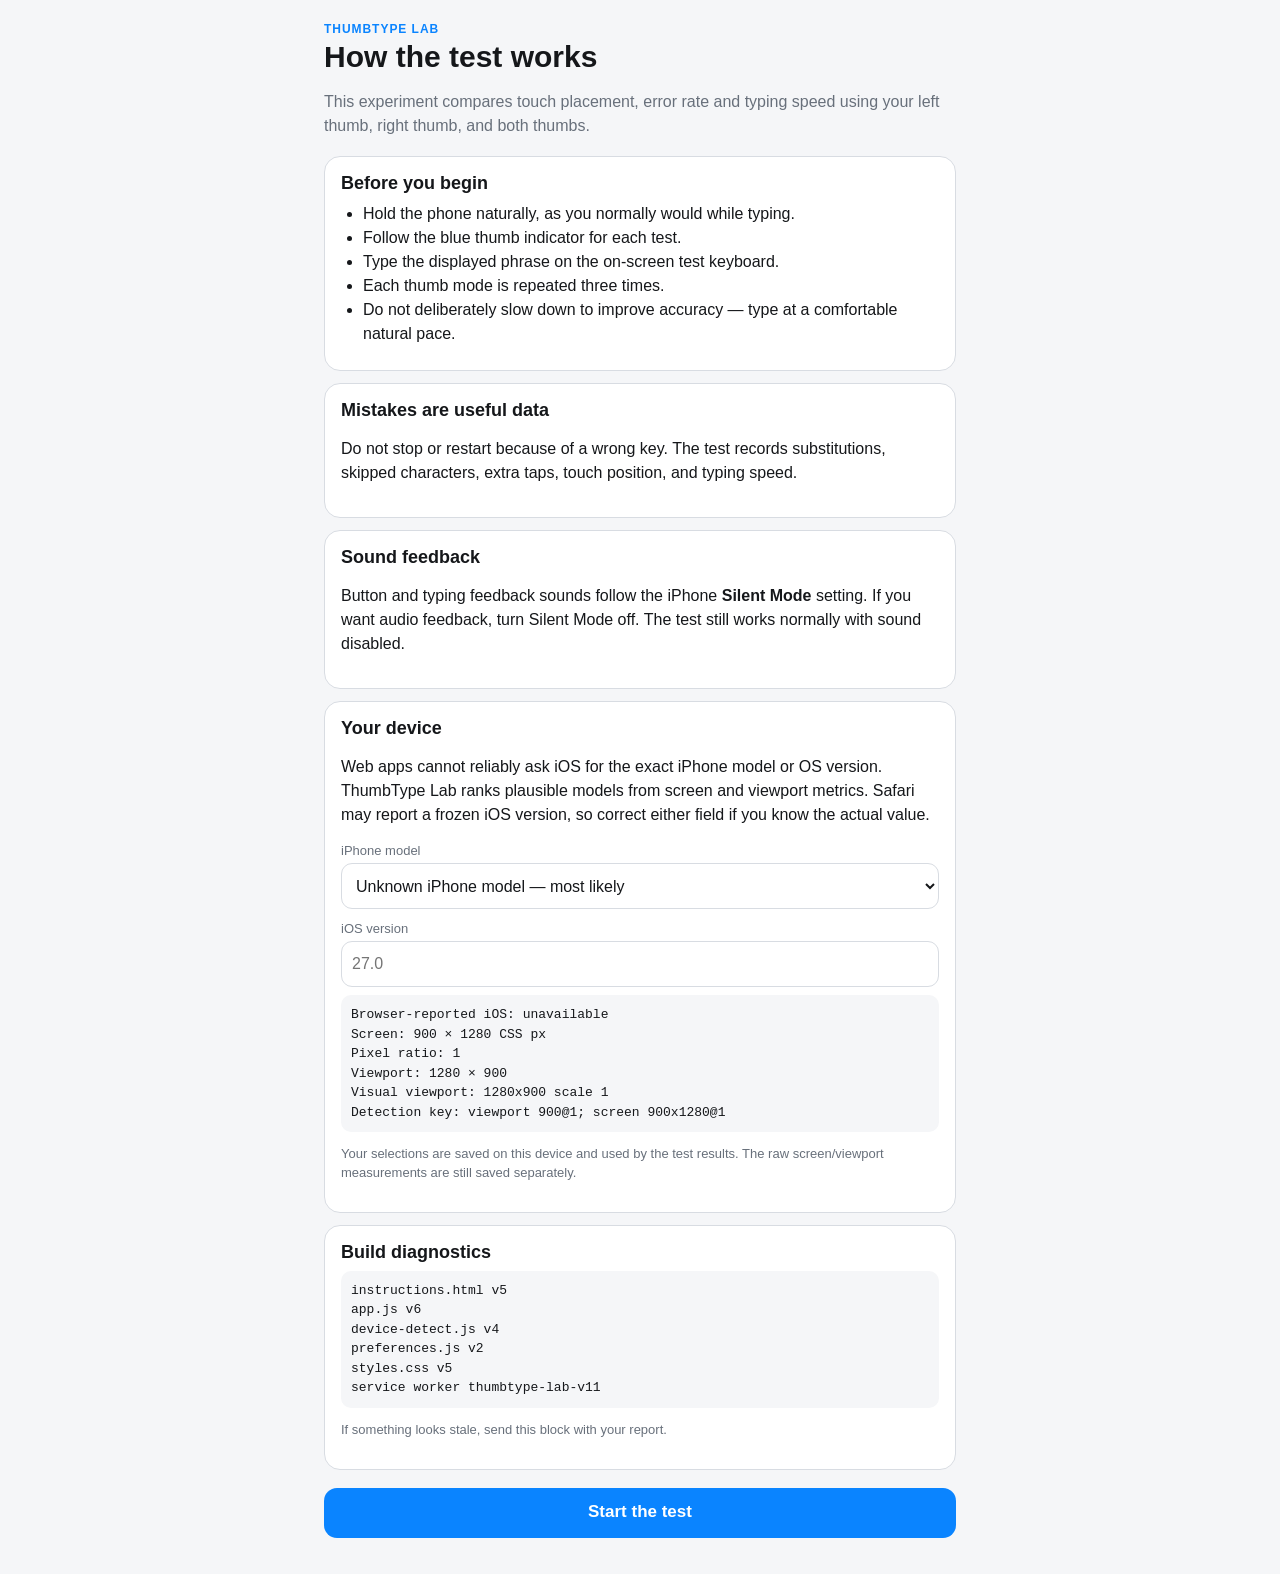
==== index.html @ 84774cfb "Bump app asset for accuracy audio feedback" ====
<!doctype html>
<html lang="en">
<head>
<meta charset="utf-8">
<meta name="viewport" content="width=device-width,initial-scale=1,viewport-fit=cover,user-scalable=no">
<meta name="theme-color" content="#0a84ff">
<meta name="apple-mobile-web-app-capable" content="yes">
<meta name="apple-mobile-web-app-status-bar-style" content="black-translucent">
<meta name="apple-mobile-web-app-title" content="ThumbType Lab">
<link rel="manifest" href="./manifest.webmanifest">
<link rel="icon" href="./icon.svg" type="image/svg+xml">
<link rel="stylesheet" href="./styles.css?v=5">
<title>ThumbType Lab</title>
</head>
<body>
<main class="app">
<header>
<div><h1>ThumbType Lab</h1><div class="subtitle">Measure iPhone thumb touch accuracy and speed</div></div>
<div class="header-actions"><button id="instructionsButton" class="icon-btn" type="button">Instructions</button><button id="newPhrase" class="icon-btn" type="button">New phrase</button></div>
</header>
<div class="stack">
<section class="card">
<div class="muted" style="font-size:12px">Current test</div><div id="modeLabel" class="mode">Left thumb only</div>
<div class="phrase-label">Type this phrase 3 times</div><div id="phrase" class="phrase">the quick brown fox</div>
<div class="phrase-label">Detected keys</div><div id="enteredViewport" class="entered-box"><div id="enteredKeys" class="entered" aria-live="polite"></div></div>
</section>
<section class="card"><div class="stats">
<div class="stat"><span class="muted">Mode</span><b><span id="modeNumber">1</span>/3</b></div>
<div class="stat"><span class="muted">Repeat</span><b><span id="repNumber">1</span>/3</b></div>
<div class="stat"><span class="muted">Touches</span><b id="sampleCount">0</b></div>
<div class="stat"><span class="muted">Speed</span><b id="liveSpeed">— WPM</b></div>
</div><div id="typedLine" class="typed-line" aria-live="polite"></div></section>
<div id="thumbCue" class="thumb-cue thumb-left" aria-label="Use left thumb"><span id="leftThumbLabel" class="thumb-label active">LEFT</span><span aria-hidden="true">☝</span><span id="rightThumbLabel" class="thumb-label">RIGHT</span></div>
<section id="keyboardStage" class="keyboard-stage">
<div class="keyboard-wrap"><div id="keyboard" class="keyboard">
<div class="kb-row"><button class="key" data-key="q">Q</button><button class="key" data-key="w">W</button><button class="key" data-key="e">E</button><button class="key" data-key="r">R</button><button class="key" data-key="t">T</button><button class="key" data-key="y">Y</button><button class="key" data-key="u">U</button><button class="key" data-key="i">I</button><button class="key" data-key="o">O</button><button class="key" data-key="p">P</button></div>
<div class="kb-row mid"><button class="key" data-key="a">A</button><button class="key" data-key="s">S</button><button class="key" data-key="d">D</button><button class="key" data-key="f">F</button><button class="key" data-key="g">G</button><button class="key" data-key="h">H</button><button class="key" data-key="j">J</button><button class="key" data-key="k">K</button><button class="key" data-key="l">L</button></div>
<div class="kb-row low"><button class="key" data-key="z">Z</button><button class="key" data-key="x">X</button><button class="key" data-key="c">C</button><button class="key" data-key="v">V</button><button class="key" data-key="b">B</button><button class="key" data-key="n">N</button><button class="key" data-key="m">M</button></div>
<div class="kb-row bottom"><button class="key space" data-key=" ">space</button></div>
</div></div>
<div id="readyModal" class="modal" role="dialog" aria-modal="true"><div class="modal-card"><div id="readyMode" class="modal-kicker">LEFT THUMB</div><h2 id="readyTitle">Ready?</h2><div id="readyText" class="modal-body"></div><div class="modal-actions single"><button id="goButton" class="btn primary" type="button">Go</button></div></div></div>
<div id="resultsModal" class="modal hidden" role="dialog" aria-modal="true"><div class="modal-card"><div class="modal-kicker">TEST COMPLETE</div><h2>What the results suggest</h2><div id="report" class="report"></div><div class="modal-actions"><button id="resultsShare" class="btn primary" type="button">Share</button><button id="resultsRaw" class="btn" type="button">Raw data</button></div><div class="modal-actions single"><button id="closeResults" class="btn" type="button">Close</button></div></div></div>
<div id="rawModal" class="modal hidden" role="dialog" aria-modal="true"><div class="modal-card"><h2>Raw test data</h2><pre id="rawText" class="raw"></pre><div class="modal-actions"><button id="downloadRaw" class="btn primary" type="button">Download JSON</button><button id="closeRaw" class="btn" type="button">Close</button></div></div></div>
</section>
<div id="status" class="status">Ready to begin.</div>
<details class="card"><summary>Device information</summary><div class="device-grid"><div class="field"><label for="osVersion">OS version</label><input id="osVersion"></div><div class="field"><label for="hardwareModel">Hardware model</label><input id="hardwareModel"></div></div><div id="deviceNote" class="report-note" style="margin-top:8px"></div></details>
<div class="actions"><button id="seeResults" class="btn" type="button" hidden disabled>See results</button><button id="shareResults" class="btn primary" type="button" disabled>Share</button><button id="rawData" class="btn" type="button" disabled>Raw data</button><button id="restart" class="btn" type="button">Restart all tests</button></div>
</div>
</main>
<script src="./app.js?v=7"></script>
<script src="./device-detect.js?v=4"></script>
<script src="./preferences.js?v=2"></script>
<script src="./results-reopen.js?v=1"></script>
</body>
</html>
---- styles.css ----
:root{
      --bg:#f6f7f9;--panel:#fff;--card:#fff;--text:#15171a;--muted:#6c727a;--border:#d6d9de;
      --blue:#0a84ff;--blue-soft:rgba(10,132,255,.14);--bad:#c9342f;--warn:#9b6a00;--good:#16803a;
    }
    @media (prefers-color-scheme:dark){
      :root{--bg:#111315;--panel:#1b1e22;--card:#20242a;--text:#f2f4f7;--muted:#a5abb4;--border:#343941;--blue-soft:rgba(10,132,255,.18);--bad:#ff6961;--warn:#f0b44c;--good:#56d17f}
    }
    *{box-sizing:border-box}
    html,body{margin:0;background:var(--bg);color:var(--text);font-family:-apple-system,BlinkMacSystemFont,"SF Pro Text","Helvetica Neue",Arial,sans-serif;-webkit-text-size-adjust:100%}
    body{padding:env(safe-area-inset-top) 0 env(safe-area-inset-bottom)}
    button,input{font:inherit}
    button{touch-action:manipulation}
    .app{max-width:760px;margin:0 auto;padding:14px 12px 28px}
    header{display:flex;align-items:center;justify-content:space-between;gap:12px;margin-bottom:12px}
    h1{font-size:22px;margin:0}.subtitle{font-size:13px;color:var(--muted);margin-top:2px}
    .icon-btn,.btn{border:1px solid var(--border);background:var(--card);color:var(--text);border-radius:12px;min-height:44px;padding:0 14px;font-weight:600}
    .btn.primary{background:var(--blue);border-color:var(--blue);color:white}.btn:disabled{opacity:.45}
    .stack{display:grid;gap:12px}.card{background:var(--panel);border:1px solid var(--border);border-radius:16px;padding:14px}
    .row{display:flex;align-items:center;justify-content:space-between;gap:10px}.wrap{flex-wrap:wrap}.muted{color:var(--muted)}
    .mode{font-size:26px;font-weight:760}.phrase-label{font-size:12px;color:var(--muted);margin-top:8px}.phrase{font-size:21px;font-weight:700;line-height:1.25;margin-top:2px}
    .entered-box{height:58px;overflow:hidden;margin-top:5px}.entered{font-family:ui-monospace,SFMono-Regular,Menlo,monospace;line-height:28px;font-size:16px}
    .entered span{margin-right:2px}.ok{color:var(--text)}.miss{color:var(--bad);font-weight:800;text-decoration:underline 2px}.skip{color:var(--warn);font-weight:800}.extra{color:var(--warn);font-weight:800}
    .stats{display:grid;grid-template-columns:repeat(4,1fr);gap:8px;font-size:13px}.stat{min-width:0}.stat b{display:block;font-size:16px;margin-top:2px}.typed-line{height:31px;white-space:nowrap;overflow:hidden;text-overflow:ellipsis;margin-top:10px;font-size:18px}.done{color:var(--muted)}.current{text-decoration:underline 2px;text-underline-offset:4px}
    .thumb-cue{height:50px;border:1px solid var(--border);border-radius:14px;display:grid;grid-template-columns:1fr auto 1fr;align-items:center;padding:0 14px;overflow:hidden}.thumb-left{background:linear-gradient(90deg,rgba(10,132,255,.96),rgba(10,132,255,.45) 36%,rgba(10,132,255,.05) 78%,transparent)}.thumb-right{background:linear-gradient(90deg,transparent,rgba(10,132,255,.05) 22%,rgba(10,132,255,.45) 64%,rgba(10,132,255,.96))}.thumb-both{background:linear-gradient(90deg,rgba(10,132,255,.96),rgba(10,132,255,.34) 31%,rgba(10,132,255,.05) 50%,rgba(10,132,255,.34) 69%,rgba(10,132,255,.96))}.thumb-label{font-size:12px;font-weight:800;letter-spacing:.12em;opacity:.35}.thumb-label:last-child{text-align:right}.thumb-label.active{opacity:1;color:white;text-shadow:0 1px 2px rgba(0,0,0,.35)}
    .keyboard-stage{position:relative}.keyboard-wrap{background:var(--panel);border:1px solid var(--border);border-radius:16px;padding:8px}.keyboard{position:relative;overflow:hidden;user-select:none;-webkit-user-select:none;touch-action:manipulation}.kb-row{display:flex;gap:4px;margin-bottom:7px}.kb-row.mid{padding:0 5%}.kb-row.low{padding:0 15%}.kb-row.bottom{padding:0 21%;margin-bottom:0}.key{height:50px;flex:1 1 0;min-width:0;border:1px solid var(--border);border-radius:8px;background:var(--card);color:var(--text);font-size:18px;font-weight:600;-webkit-tap-highlight-color:transparent}.key.space{font-size:13px}.key.expected{outline:3px solid var(--blue);outline-offset:1px}
    .touch-dot{position:absolute;width:18px;height:18px;margin:-9px 0 0 -9px;border-radius:50%;border:2px solid var(--blue);background:rgba(10,132,255,.18);pointer-events:none;z-index:3}.touch-dot::after{content:"";position:absolute;inset:5px;border-radius:50%;background:var(--blue)}
    .status{font-size:13px;color:var(--muted);text-align:center;min-height:18px}
    details summary{font-weight:650}.device-grid{display:grid;grid-template-columns:1fr 1fr;gap:10px;margin-top:10px}.field label{display:block;font-size:12px;color:var(--muted);margin-bottom:4px}.field input{width:100%;min-height:44px;border:1px solid var(--border);border-radius:10px;background:transparent;color:var(--text);padding:0 10px;font-size:16px}
    .actions{display:flex;flex-wrap:wrap;gap:8px}.header-actions{display:flex;gap:8px;align-items:center;flex-wrap:wrap;justify-content:flex-end}
    .modal{position:absolute;inset:0;z-index:30;display:flex;align-items:center;justify-content:center;padding:12px;background:rgba(0,0,0,.48);border-radius:16px}.modal.hidden{display:none}.modal-card{width:min(92%,380px);max-height:92%;overflow:auto;background:var(--card);border:1px solid var(--border);border-radius:18px;padding:20px;text-align:center;box-shadow:0 14px 36px rgba(0,0,0,.22)}.modal-card h2{margin:3px 0 0;font-size:24px}.modal-kicker{font-size:12px;font-weight:800;letter-spacing:.08em;color:var(--blue)}.modal-body{margin-top:10px;color:var(--muted);font-size:14px;line-height:1.45}.modal-actions{display:grid;grid-template-columns:1fr 1fr;gap:8px;margin-top:16px}.modal-actions.single{grid-template-columns:1fr}.report{display:grid;gap:10px;text-align:left;margin-top:12px}.report-row{border:1px solid var(--border);border-radius:12px;padding:10px}.report-row b{display:block;margin-bottom:3px}.report-note{font-size:13px;line-height:1.45;color:var(--muted)}
    .raw{max-height:300px;overflow:auto;text-align:left;border:1px solid var(--border);border-radius:10px;padding:10px;background:var(--bg);font:11px/1.35 ui-monospace,SFMono-Regular,Menlo,monospace;white-space:pre-wrap;word-break:break-word}

    /* Results use the whole viewport so the comparison is easy to read. */
    #resultsModal{position:fixed;inset:0;z-index:100;padding:0;border-radius:0;background:var(--bg);align-items:stretch;justify-content:stretch}
    #resultsModal .modal-card{width:100%;height:100%;max-width:none;max-height:none;border:0;border-radius:0;box-shadow:none;padding:calc(24px + env(safe-area-inset-top)) 18px calc(20px + env(safe-area-inset-bottom));display:flex;flex-direction:column;text-align:left;overflow:auto}
    #resultsModal .modal-kicker,#resultsModal h2{text-align:center}
    #resultsModal .report{width:min(100%,680px);margin:18px auto 0;gap:12px}
    #resultsModal .report-row{padding:14px}
    #resultsModal .modal-actions{width:min(100%,680px);margin:16px auto 0}
    #resultsModal .modal-actions.single{margin-top:8px}

    @media (max-width:480px){.stats{grid-template-columns:repeat(2,1fr)}.device-grid{grid-template-columns:1fr}.phrase{font-size:19px}.mode{font-size:23px}.app{padding-left:8px;padding-right:8px}}
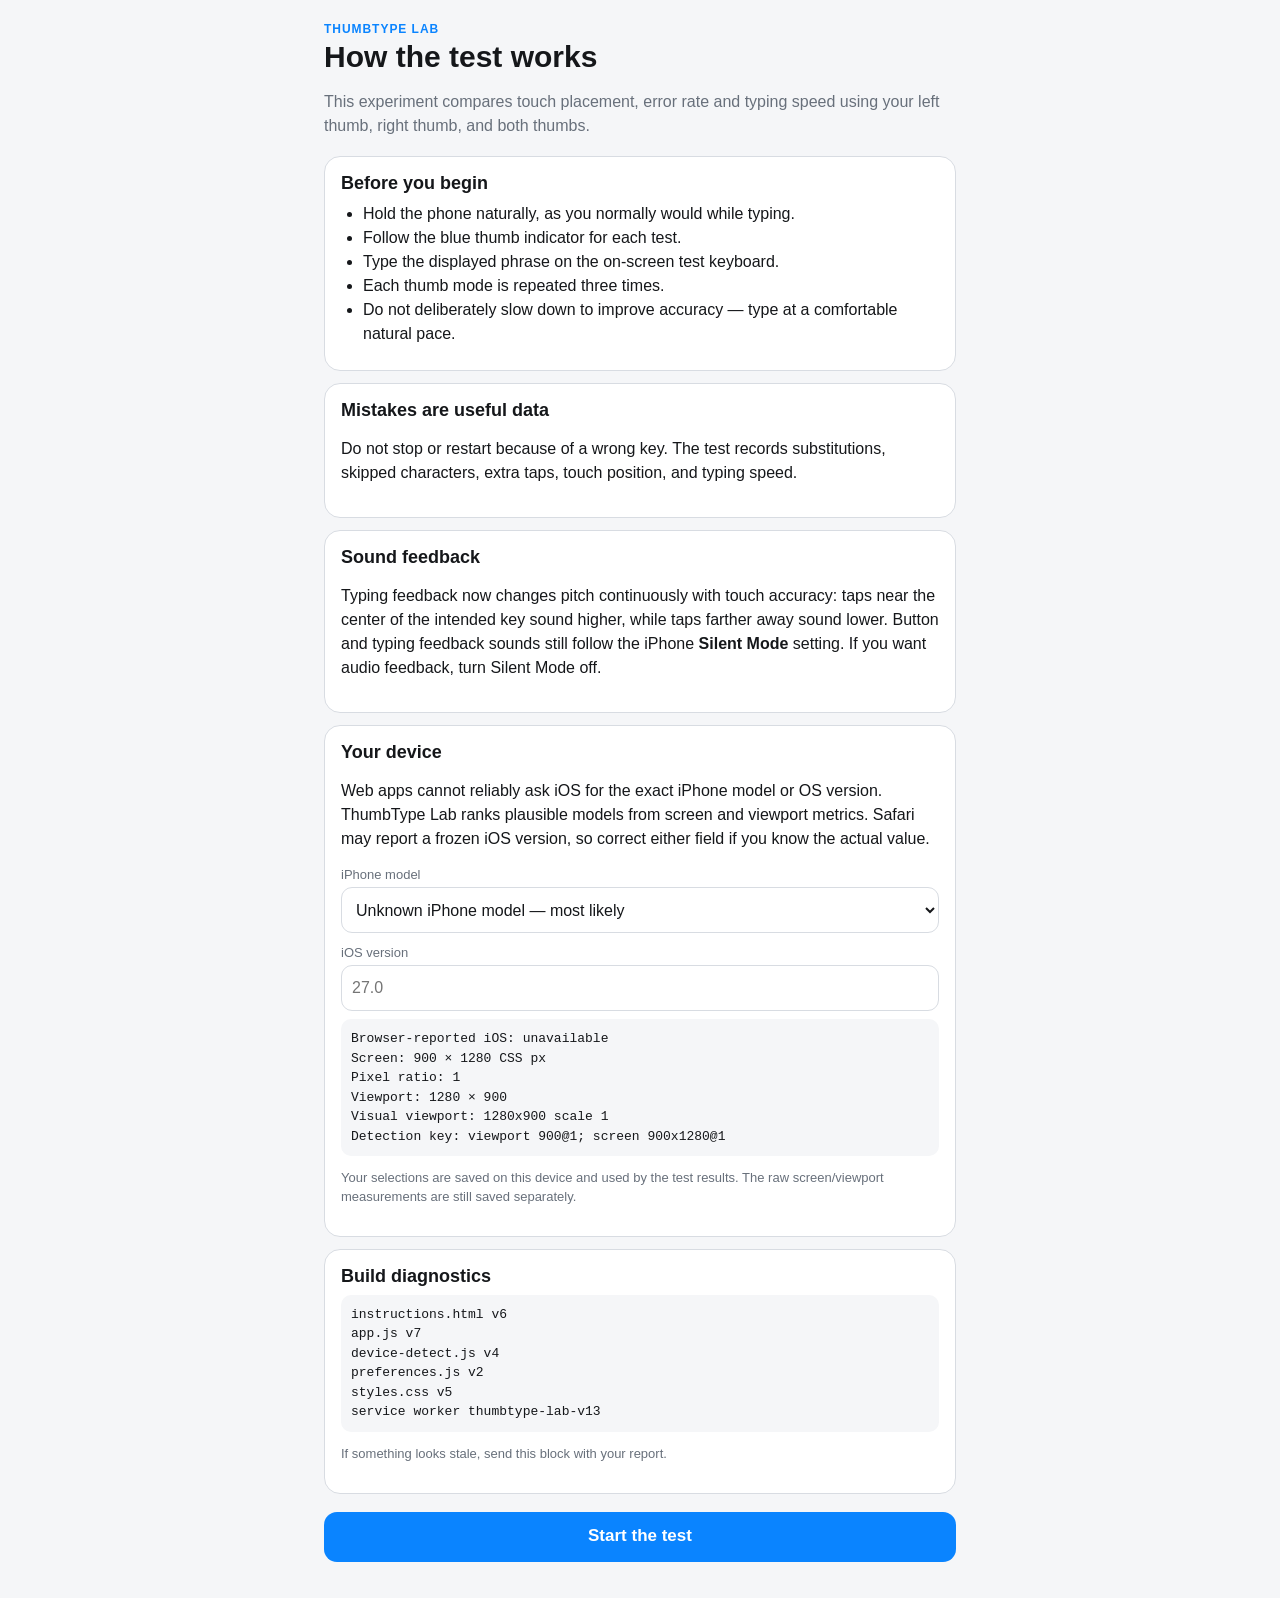
==== commit d30d19f4: "Enable dual-frequency accuracy feedback" ====
--- a/index.html
+++ b/index.html
@@ -51,5 +51,6 @@
 <script src="./device-detect.js?v=4"></script>
 <script src="./preferences.js?v=2"></script>
 <script src="./results-reopen.js?v=1"></script>
+<script src="./accuracy-audio.js?v=1"></script>
 </body>
 </html>
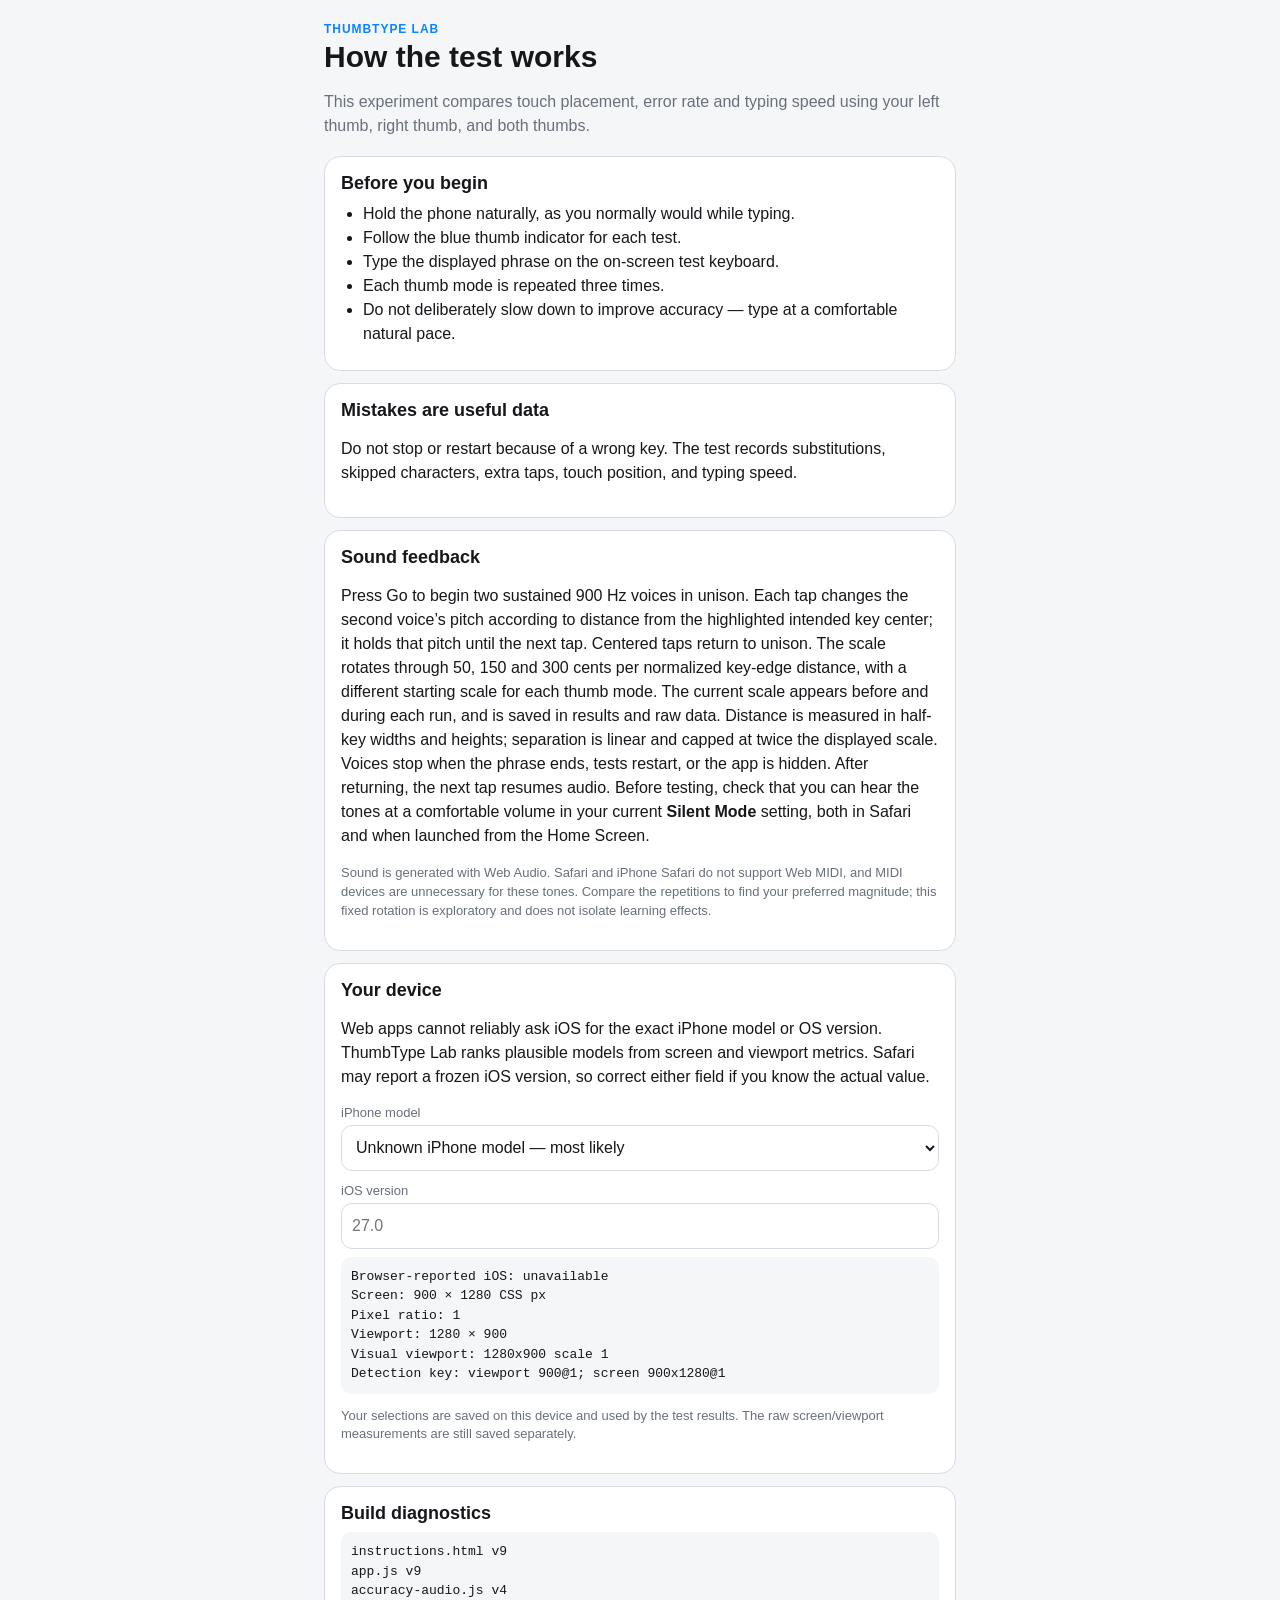
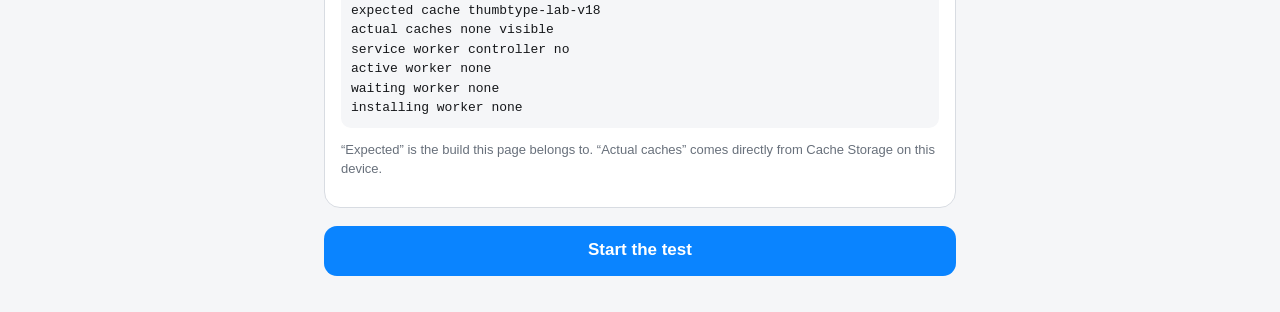
==== commit f0ae275e: "Add continuous dual-tone accuracy feedback and regression checks" ====
--- a/index.html
+++ b/index.html
@@ -29,7 +29,7 @@
 <div class="stat"><span class="muted">Repeat</span><b><span id="repNumber">1</span>/3</b></div>
 <div class="stat"><span class="muted">Touches</span><b id="sampleCount">0</b></div>
 <div class="stat"><span class="muted">Speed</span><b id="liveSpeed">— WPM</b></div>
-</div><div id="typedLine" class="typed-line" aria-live="polite"></div></section>
+</div><div id="audioScale" class="report-note" aria-live="polite"></div><div id="typedLine" class="typed-line" aria-live="polite"></div></section>
 <div id="thumbCue" class="thumb-cue thumb-left" aria-label="Use left thumb"><span id="leftThumbLabel" class="thumb-label active">LEFT</span><span aria-hidden="true">☝</span><span id="rightThumbLabel" class="thumb-label">RIGHT</span></div>
 <section id="keyboardStage" class="keyboard-stage">
 <div class="keyboard-wrap"><div id="keyboard" class="keyboard">
@@ -47,10 +47,11 @@
 <div class="actions"><button id="seeResults" class="btn" type="button" hidden disabled>See results</button><button id="shareResults" class="btn primary" type="button" disabled>Share</button><button id="rawData" class="btn" type="button" disabled>Raw data</button><button id="restart" class="btn" type="button">Restart all tests</button></div>
 </div>
 </main>
-<script src="./app.js?v=7"></script>
+<script src="./accuracy-audio.js?v=4"></script>
+<script src="./app.js?v=9"></script>
 <script src="./device-detect.js?v=4"></script>
 <script src="./preferences.js?v=2"></script>
 <script src="./results-reopen.js?v=1"></script>
-<script src="./accuracy-audio.js?v=1"></script>
+
 </body>
 </html>
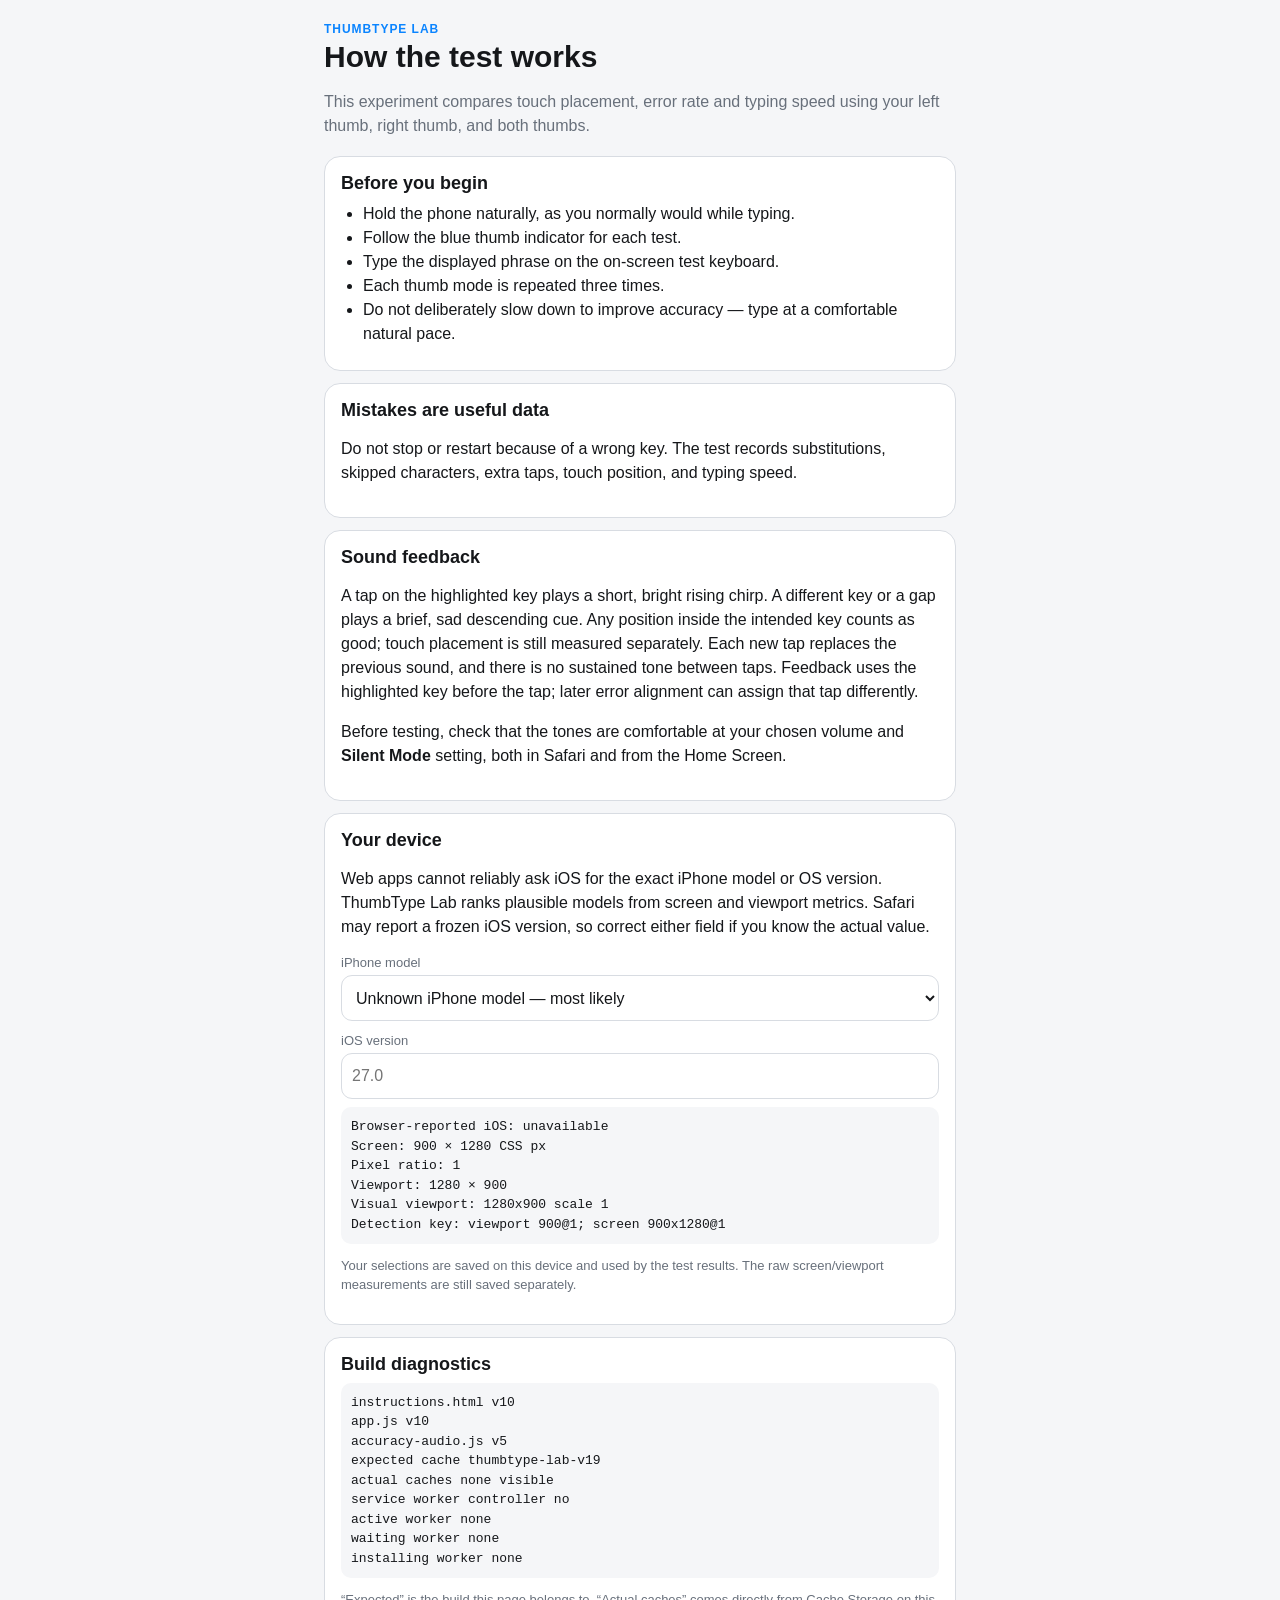
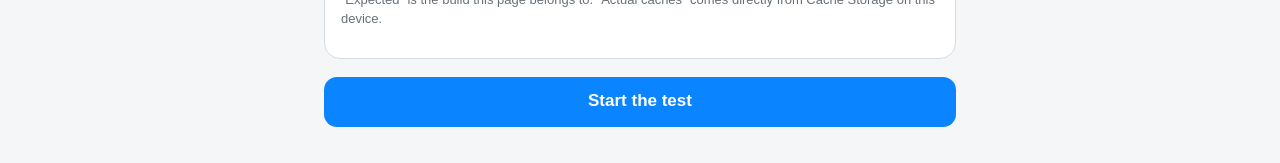
==== commit e617808c: "Replace sustained audio with short good and bad tap cues" ====
--- a/index.html
+++ b/index.html
@@ -29,7 +29,7 @@
 <div class="stat"><span class="muted">Repeat</span><b><span id="repNumber">1</span>/3</b></div>
 <div class="stat"><span class="muted">Touches</span><b id="sampleCount">0</b></div>
 <div class="stat"><span class="muted">Speed</span><b id="liveSpeed">— WPM</b></div>
-</div><div id="audioScale" class="report-note" aria-live="polite"></div><div id="typedLine" class="typed-line" aria-live="polite"></div></section>
+</div><div id="typedLine" class="typed-line" aria-live="polite"></div></section>
 <div id="thumbCue" class="thumb-cue thumb-left" aria-label="Use left thumb"><span id="leftThumbLabel" class="thumb-label active">LEFT</span><span aria-hidden="true">☝</span><span id="rightThumbLabel" class="thumb-label">RIGHT</span></div>
 <section id="keyboardStage" class="keyboard-stage">
 <div class="keyboard-wrap"><div id="keyboard" class="keyboard">
@@ -47,8 +47,8 @@
 <div class="actions"><button id="seeResults" class="btn" type="button" hidden disabled>See results</button><button id="shareResults" class="btn primary" type="button" disabled>Share</button><button id="rawData" class="btn" type="button" disabled>Raw data</button><button id="restart" class="btn" type="button">Restart all tests</button></div>
 </div>
 </main>
-<script src="./accuracy-audio.js?v=4"></script>
-<script src="./app.js?v=9"></script>
+<script src="./accuracy-audio.js?v=5"></script>
+<script src="./app.js?v=10"></script>
 <script src="./device-detect.js?v=4"></script>
 <script src="./preferences.js?v=2"></script>
 <script src="./results-reopen.js?v=1"></script>
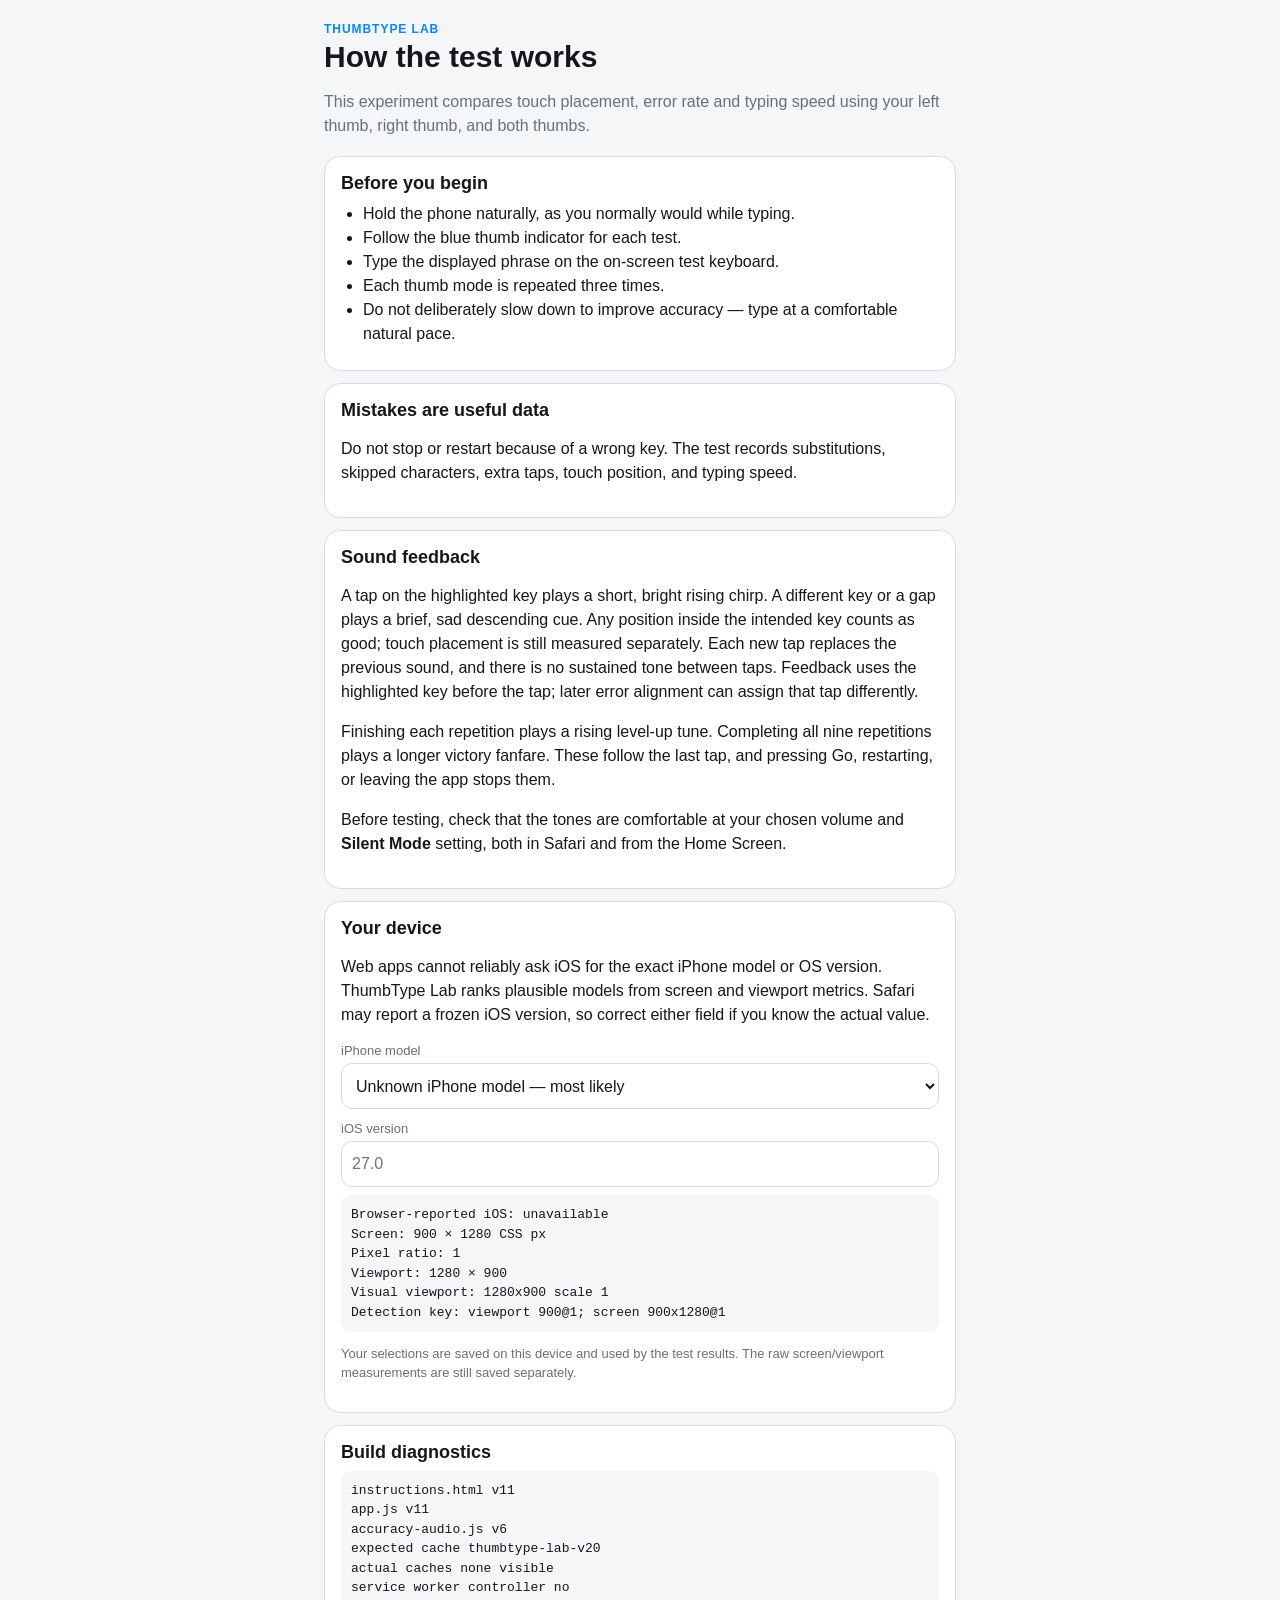
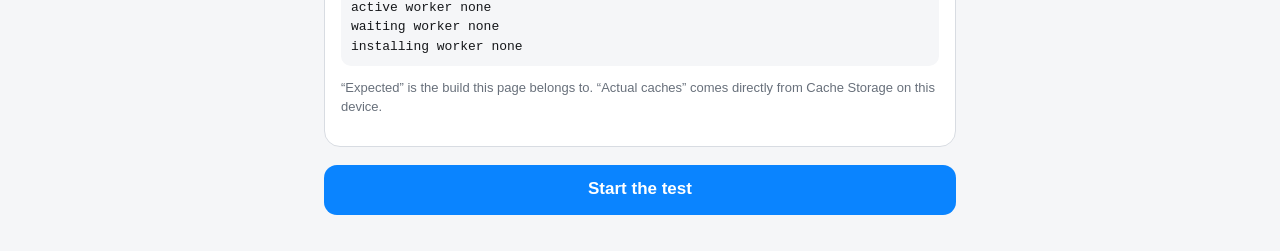
==== commit 9583175c: "Add new sounds Adds a happy 'level up' sound when moving to next test. Adds a celebration sound when" ====
--- a/index.html
+++ b/index.html
@@ -47,8 +47,8 @@
 <div class="actions"><button id="seeResults" class="btn" type="button" hidden disabled>See results</button><button id="shareResults" class="btn primary" type="button" disabled>Share</button><button id="rawData" class="btn" type="button" disabled>Raw data</button><button id="restart" class="btn" type="button">Restart all tests</button></div>
 </div>
 </main>
-<script src="./accuracy-audio.js?v=5"></script>
-<script src="./app.js?v=10"></script>
+<script src="./accuracy-audio.js?v=6"></script>
+<script src="./app.js?v=11"></script>
 <script src="./device-detect.js?v=4"></script>
 <script src="./preferences.js?v=2"></script>
 <script src="./results-reopen.js?v=1"></script>
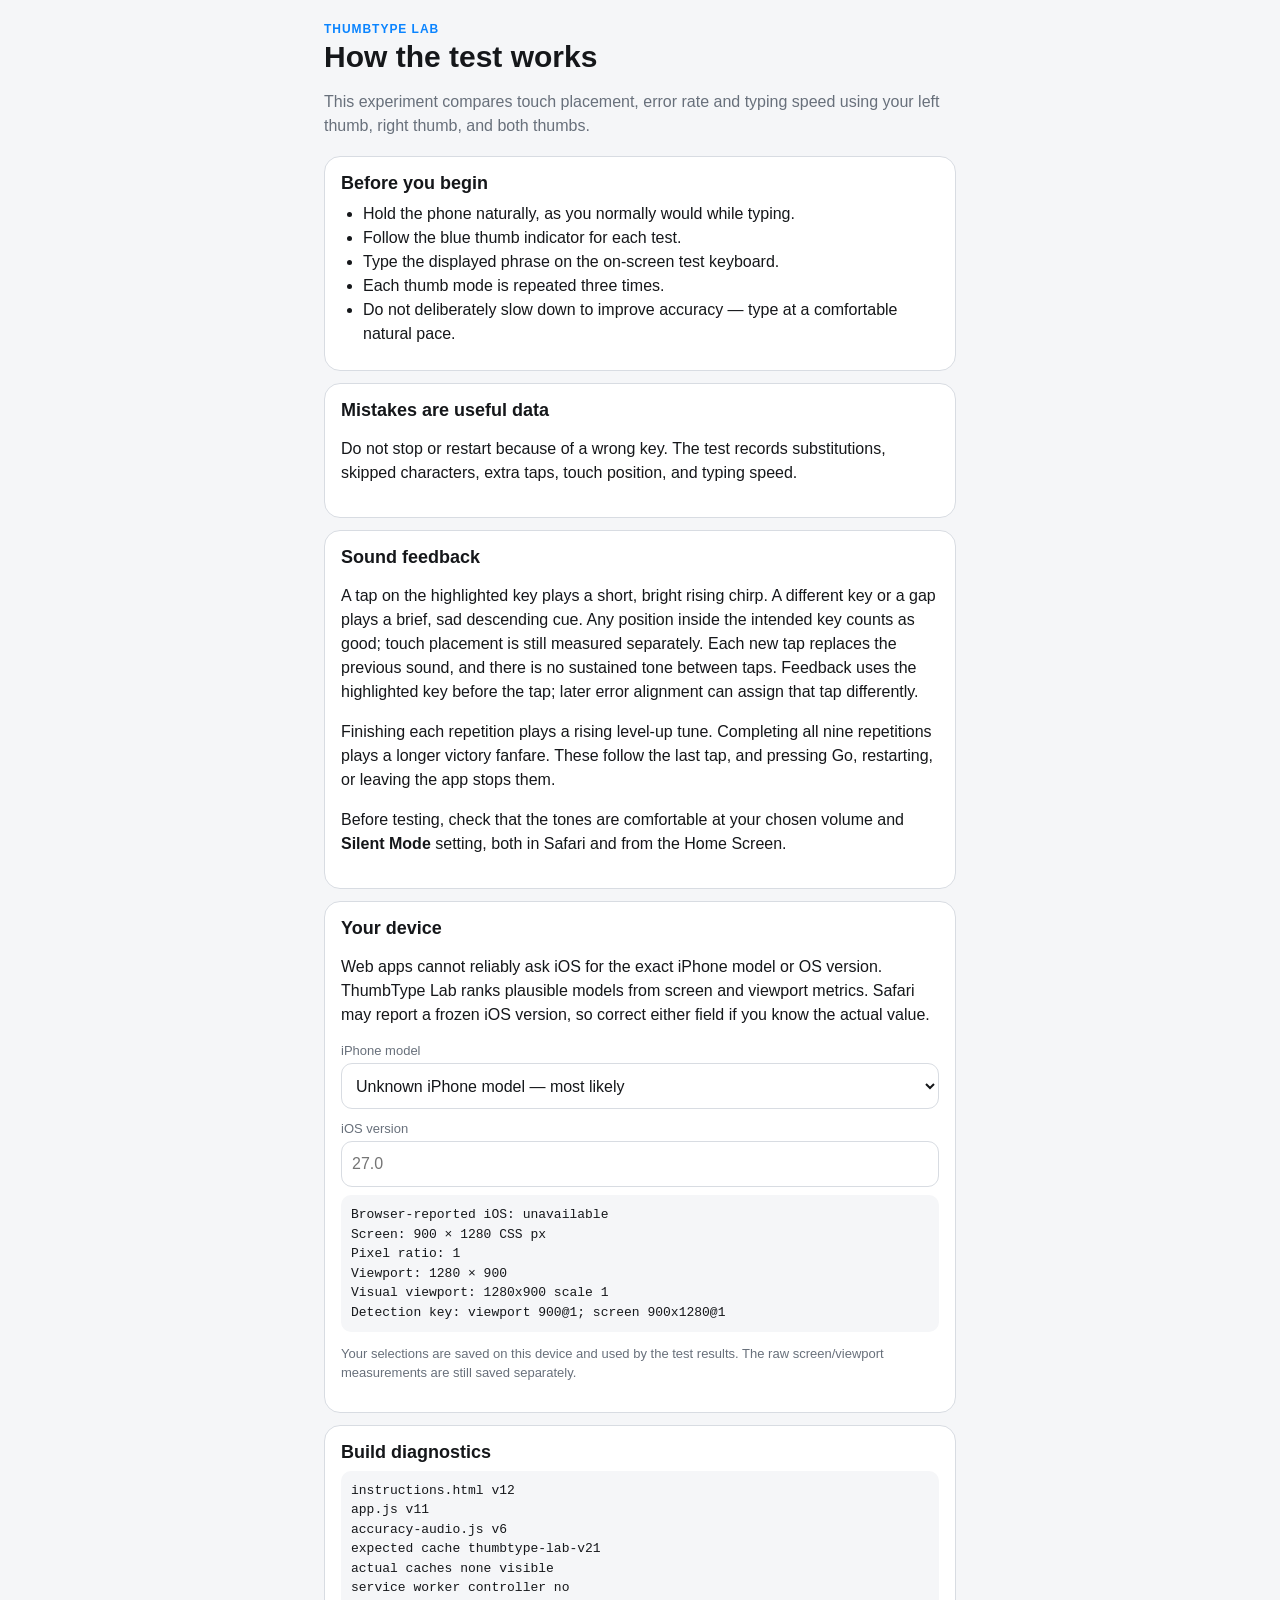
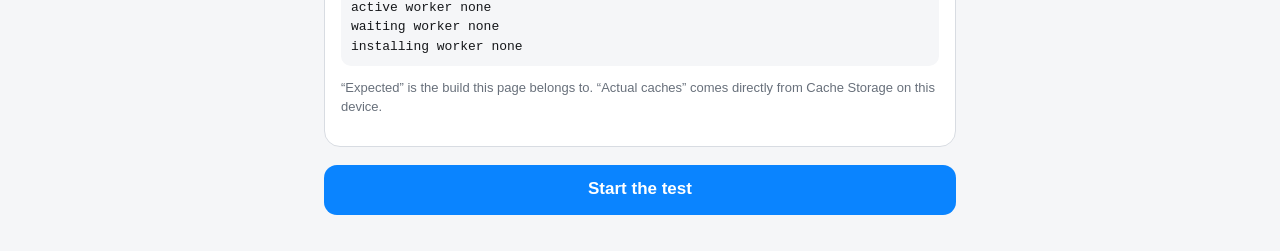
==== commit 85263c23: "Add social previews to Pages and verify celebration cues" ====
--- a/index.html
+++ b/index.html
@@ -3,6 +3,23 @@
 <head>
 <meta charset="utf-8">
 <meta name="viewport" content="width=device-width,initial-scale=1,viewport-fit=cover,user-scalable=no">
+<meta name="description" content="Measure thumb touch accuracy and typing speed. Compare your left thumb, right thumb, and both thumbs.">
+<link rel="canonical" href="https://neonemmy.github.io/thumbtype-lab/">
+<meta property="og:type" content="website">
+<meta property="og:site_name" content="ThumbType Lab">
+<meta property="og:title" content="ThumbType Lab">
+<meta property="og:description" content="Measure thumb touch accuracy and typing speed. Compare your left thumb, right thumb, and both thumbs.">
+<meta property="og:url" content="https://neonemmy.github.io/thumbtype-lab/">
+<meta property="og:image" content="https://neonemmy.github.io/thumbtype-lab/repository-open-graph.png">
+<meta property="og:image:type" content="image/png">
+<meta property="og:image:width" content="1280">
+<meta property="og:image:height" content="640">
+<meta property="og:image:alt" content="ThumbType Lab keyboard icon beside the words Touchscreen Thumb Accuracy Measurement">
+<meta name="twitter:card" content="summary_large_image">
+<meta name="twitter:title" content="ThumbType Lab">
+<meta name="twitter:description" content="Measure thumb touch accuracy and typing speed. Compare your left thumb, right thumb, and both thumbs.">
+<meta name="twitter:image" content="https://neonemmy.github.io/thumbtype-lab/repository-open-graph.png">
+<meta name="twitter:image:alt" content="ThumbType Lab keyboard icon beside the words Touchscreen Thumb Accuracy Measurement">
 <meta name="theme-color" content="#0a84ff">
 <meta name="apple-mobile-web-app-capable" content="yes">
 <meta name="apple-mobile-web-app-status-bar-style" content="black-translucent">
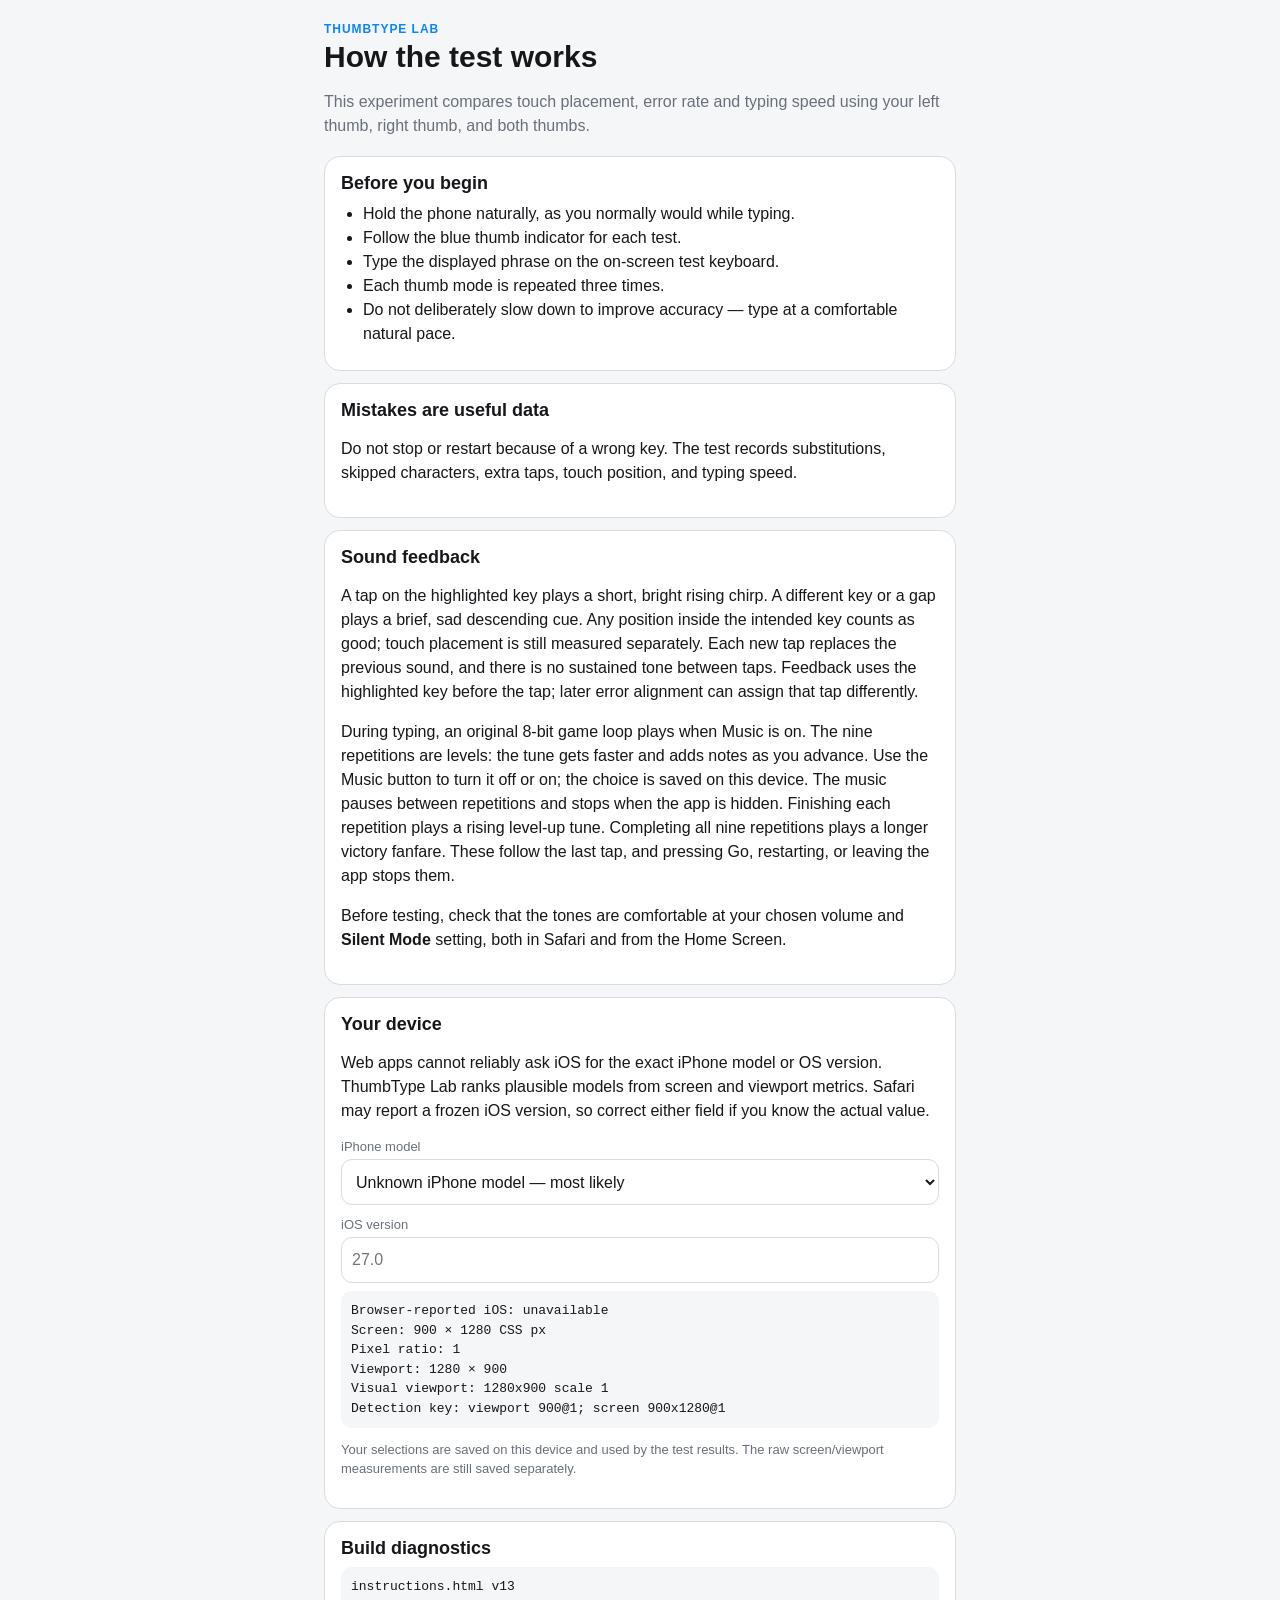
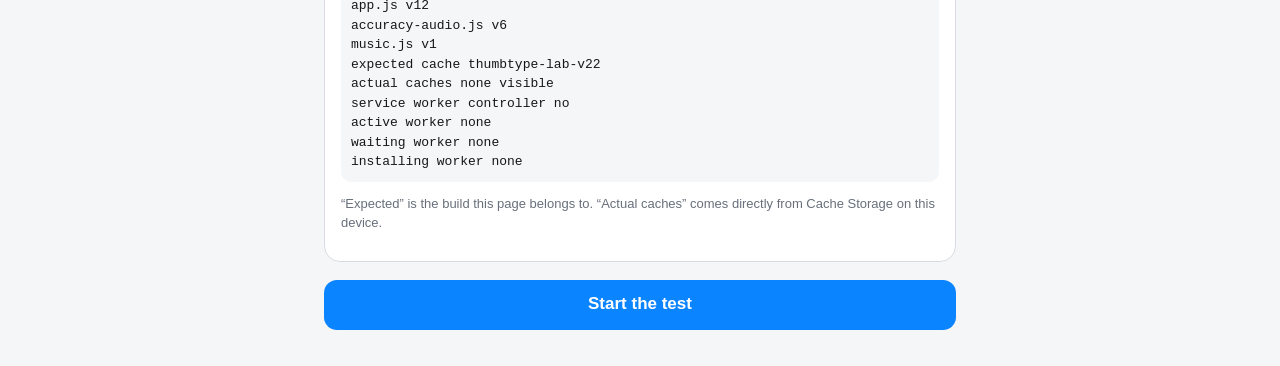
==== commit e277fdc9: "Add progressive 8-bit music with saved toggle" ====
--- a/index.html
+++ b/index.html
@@ -33,11 +33,11 @@
 <main class="app">
 <header>
 <div><h1>ThumbType Lab</h1><div class="subtitle">Measure iPhone thumb touch accuracy and speed</div></div>
-<div class="header-actions"><button id="instructionsButton" class="icon-btn" type="button">Instructions</button><button id="newPhrase" class="icon-btn" type="button">New phrase</button></div>
+<div class="header-actions"><button id="musicToggle" class="icon-btn" type="button" aria-pressed="true">Music: On</button><button id="instructionsButton" class="icon-btn" type="button">Instructions</button><button id="newPhrase" class="icon-btn" type="button">New phrase</button></div>
 </header>
 <div class="stack">
 <section class="card">
-<div class="muted" style="font-size:12px">Current test</div><div id="modeLabel" class="mode">Left thumb only</div>
+<div class="row"><div class="muted" style="font-size:12px">Current test</div><div id="musicLevel" class="report-note">Level 1 of 9</div></div><div id="modeLabel" class="mode">Left thumb only</div>
 <div class="phrase-label">Type this phrase 3 times</div><div id="phrase" class="phrase">the quick brown fox</div>
 <div class="phrase-label">Detected keys</div><div id="enteredViewport" class="entered-box"><div id="enteredKeys" class="entered" aria-live="polite"></div></div>
 </section>
@@ -65,7 +65,8 @@
 </div>
 </main>
 <script src="./accuracy-audio.js?v=6"></script>
-<script src="./app.js?v=11"></script>
+<script src="./music.js?v=1"></script>
+<script src="./app.js?v=12"></script>
 <script src="./device-detect.js?v=4"></script>
 <script src="./preferences.js?v=2"></script>
 <script src="./results-reopen.js?v=1"></script>
